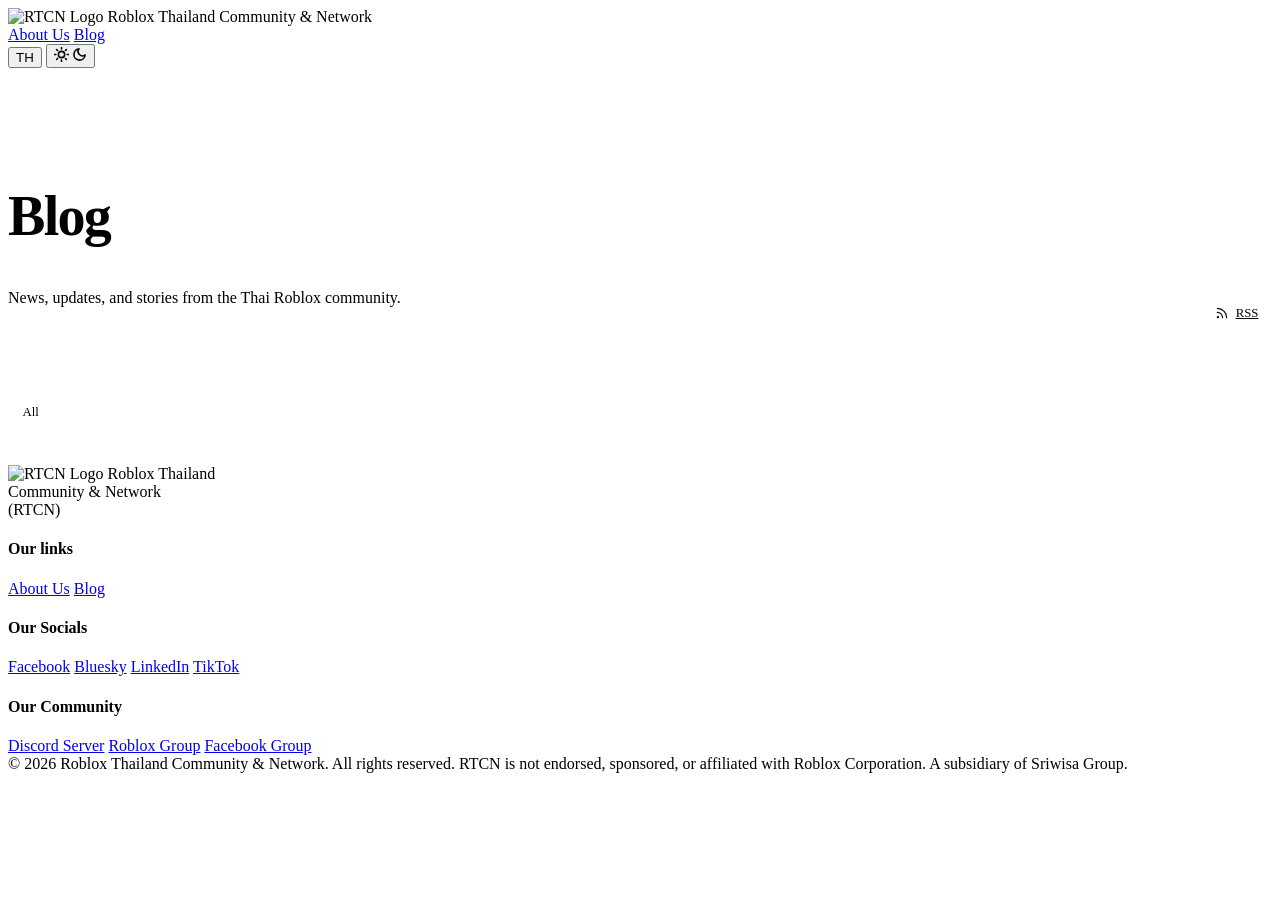
==== blog/index.html @ 4c782b24 "Adding a blog to the site Added RSS feeds, blog sections, blog posts, templates, and blog building w" ====
<!DOCTYPE html>
<html lang="en" data-theme="dark">
<head>
    <meta charset="UTF-8">
    <meta name="viewport" content="width=device-width, initial-scale=1.0">
    <meta name="darkreader-lock">
    <meta name="color-scheme" content="dark light">
    <meta name="robots" content="index, follow">
    <meta name="referrer" content="no-referrer">

    <!-- Theme flash prevention — must run synchronously before render -->
    <script>
        (function () {
            var saved = localStorage.getItem('theme');
            var prefersDark = window.matchMedia('(prefers-color-scheme: dark)').matches;
            document.documentElement.dataset.theme = saved || (prefersDark ? 'dark' : 'light');
        })();
    </script>

    <link rel="icon" type="image/png" sizes="32x32" href="/favicon-32x32.png">
    <link rel="apple-touch-icon" sizes="180x180" href="/favicon-180x180.png">

    <!-- Hreflang -->
    <link rel="alternate" hreflang="en" href="https://www.robloxthailand.com/blog/">
    <link rel="alternate" hreflang="th" href="https://www.robloxthailand.com/blog/">
    <link rel="alternate" hreflang="x-default" href="https://www.robloxthailand.com/blog/">

    <!-- RSS autodiscovery -->
    <link rel="alternate" type="application/rss+xml" title="RTCN Blog" href="/blog/feed.xml">

    <title>Blog | Roblox Thailand Community & Network</title>
    <meta name="title" content="Blog | RTCN">
    <meta name="description" content="News, updates, and stories from Roblox Thailand Community & Network. Community highlights, event recaps, and platform news.">
    <meta name="author" content="RTCN">
    <meta name="theme-color" content="#966fc3">

    <meta property="og:type" content="website">
    <meta property="og:url" content="https://www.robloxthailand.com/blog/">
    <meta property="og:title" content="Blog | RTCN">
    <meta property="og:description" content="News, updates, and stories from Roblox Thailand Community & Network.">
    <meta property="og:image" content="https://www.robloxthailand.com/RTCN_banner.webp">
    <meta property="og:locale" content="en_US">

    <meta name="twitter:card" content="summary_large_image">
    <meta name="twitter:url" content="https://www.robloxthailand.com/blog/">
    <meta name="twitter:title" content="Blog | RTCN">
    <meta name="twitter:description" content="News, updates, and stories from Roblox Thailand Community & Network.">
    <meta name="twitter:image" content="https://www.robloxthailand.com/RTCN_banner.webp">

    <!-- Schema.org: Blog -->
    <script type="application/ld+json">
    {
        "@context": "https://schema.org",
        "@type": "Blog",
        "name": "RTCN Blog",
        "url": "https://www.robloxthailand.com/blog/",
        "description": "News, updates, and stories from Roblox Thailand Community & Network.",
        "publisher": {
            "@type": "Organization",
            "name": "Roblox Thailand Community & Network",
            "logo": {
                "@type": "ImageObject",
                "url": "https://www.robloxthailand.com/RTCN_logo.webp"
            }
        }
    }
    </script>

    <link rel="preconnect" href="https://fonts.googleapis.com">
    <link rel="preconnect" href="https://fonts.gstatic.com" crossorigin>
    <link href="https://fonts.googleapis.com/css2?family=DM+Sans:opsz,wght@9..40,400;9..40,500;9..40,600&family=Sarabun:wght@400;500;600&display=swap" rel="stylesheet">

    <link rel="stylesheet" href="/css/style.css">
    <link rel="stylesheet" href="/css/blog.css">
</head>
<body>

    <header class="nav-wrapper" id="navbar">
        <nav class="nav container" aria-label="Main navigation">
            <div class="nav-brand">
                <img src="/RTCN_logo.webp" alt="RTCN Logo" width="32" height="32">
                <span>Roblox Thailand Community & Network</span>
            </div>
            <div class="nav-links">
                <a href="/" class="btn-link" data-i18n="nav-about">About Us</a>
                <a href="/blog/" class="btn-link" aria-current="page" data-i18n="nav-blog">Blog</a>
            </div>
            <div class="nav-controls">
                <button class="btn-link lang-btn" id="langToggle" aria-label="Switch to Thai language">TH</button>
                <button class="btn-link theme-btn" id="themeToggle" aria-label="Switch to light mode">
                    <svg class="icon-sun" xmlns="http://www.w3.org/2000/svg" width="15" height="15" fill="none" stroke="currentColor" stroke-linecap="round" stroke-linejoin="round" stroke-width="2.5" aria-hidden="true" viewBox="0 0 24 24"><circle cx="12" cy="12" r="5"/><path d="M12 1v2m0 18v2M4.22 4.22l1.42 1.42m12.72 12.72 1.42 1.42M1 12h2m18 0h2M4.22 19.78l1.42-1.42M18.36 5.64l1.42-1.42"/></svg>
                    <svg class="icon-moon" xmlns="http://www.w3.org/2000/svg" width="15" height="15" fill="none" stroke="currentColor" stroke-linecap="round" stroke-linejoin="round" stroke-width="2.5" aria-hidden="true" viewBox="0 0 24 24"><path d="M21 12.79A9 9 0 1 1 11.21 3 7 7 0 0 0 21 12.79"/></svg>
                </button>
            </div>
        </nav>
    </header>

    <main>
        <div class="blog-header container">
            <div class="blog-header-inner">
                <div>
                    <h1 data-i18n="nav-blog">Our Blog</h1>
                    <p data-i18n="blog-subtitle">News, updates, and stories from us and the Thai Roblox community.</p>
                </div>
                <a href="/blog/feed.xml" class="rss-link" aria-label="Subscribe via RSS feed">
                    <!-- RSS icon -->
                    <svg xmlns="http://www.w3.org/2000/svg" width="14" height="14" fill="none" stroke="currentColor" stroke-linecap="round" stroke-linejoin="round" stroke-width="2" aria-hidden="true" viewBox="0 0 24 24"><path d="M4 11a9 9 0 0 1 9 9M4 4a16 16 0 0 1 16 16"/><circle cx="5" cy="19" r="1"/></svg>
                    RSS
                </a>
            </div>
        </div>

        <div class="container">
            <!-- Tag filter pills — populated by blog.js -->
            <div class="tag-filters" id="tagFilters" role="group" aria-label="Filter posts by tag"></div>

            <!-- Post list — populated by blog.js -->
            <ul class="posts-list" id="postsList" aria-live="polite" aria-label="Blog posts"></ul>

            <p class="no-results" id="noResults" hidden data-i18n="no-results">No posts match this tag.</p>
        </div>
    </main>

    <!-- FOOTER -->
    <footer class="container">
        <div class="footer-grid">
            <div class="footer-brand">
                <div class="footer-logo-row">
                    <img src="/RTCN_logo.webp" alt="RTCN Logo" width="40" height="40" loading="lazy" decoding="async">
                    <span>Roblox Thailand<br>Community & Network<br>(RTCN)</span>
                </div>
            </div>

            <div class="footer-col">
                <h4 data-i18n="footer-links">Our links</h4>
                <div class="footer-links">
                    <a href="/" data-i18n="footer-about">About Us</a>
                    <a href="/blog/" data-i18n="nav-blog">Blog</a>
                </div>
            </div>

            <div class="footer-col">
                <h4 data-i18n="footer-socials">Our Socials</h4>
                <div class="footer-links">
                    <a href="https://www.facebook.com/robloxthailandcommunity" target="_blank" rel="noopener noreferrer">Facebook</a>
                    <a href="https://bsky.app/profile/robloxthailand.com" target="_blank" rel="noopener noreferrer">Bluesky</a>
                    <a href="https://www.linkedin.com/company/roblox-thailand-community-network" target="_blank" rel="noopener noreferrer">LinkedIn</a>
                    <a href="https://www.tiktok.com/@robloxthailandcommunity" target="_blank" rel="noopener noreferrer">TikTok</a>
                </div>
            </div>

            <div class="footer-col">
                <h4 data-i18n="footer-community">Our Community</h4>
                <div class="footer-links">
                    <a href="https://www.discord.com/invite/UyXRhEEZPa" target="_blank" rel="noopener noreferrer">Discord Server</a>
                    <a href="https://www.roblox.com/communities/35097690" target="_blank" rel="noopener noreferrer">Roblox Group</a>
                    <a href="https://www.facebook.com/groups/robloxstudiothailand" target="_blank" rel="noopener noreferrer">Facebook Group</a>
                </div>
            </div>
        </div>

        <div class="footer-bottom">
            <span>&copy; <span id="year"></span> Roblox Thailand Community & Network. <span data-i18n="footer-copyright">All rights reserved.</span> RTCN is not endorsed, sponsored, or affiliated with Roblox Corporation.</span>
            <span data-i18n="footer-org">A subsidiary of Sriwisa Group.</span>
        </div>
    </footer>

    <script src="/js/blog.js" defer></script>

</body>
</html>
---- css/blog.css ----
/* ==========================================================================
    BLOG — css/blog.css
    Loaded after /css/style.css on all blog pages.
    style.css provides: CSS variables, nav, footer, utility classes.
    This file provides: blog listing, blog post prose, tag filters.
 ========================================================================== */

/* ==========================================================================
    BLOG INDEX — Listing page
 ========================================================================== */

.blog-header {
    padding: 5rem 0 3rem;
    border-bottom: 1px solid var(--border);
    margin-bottom: 0;
}

.blog-header-inner {
    display: flex;
    align-items: flex-end;
    justify-content: space-between;
    gap: 1.5rem;
    flex-wrap: wrap;
}

.blog-header h1 {
    font-size: clamp(2.25rem, 5vw, 3.5rem);
    font-weight: 600;
    letter-spacing: -0.03em;
    line-height: 1.1;
}

.blog-header p {
    max-width: 480px;
    font-size: 1rem;
    color: var(--fg-muted);
    margin-top: 0.75rem;
    line-height: 1.65;
}

.rss-link {
    display: inline-flex;
    align-items: center;
    gap: 0.4rem;
    font-size: 0.8rem;
    color: var(--fg-dim);
    border: 1px solid var(--border);
    border-radius: var(--radius-full);
    padding: 0.4rem 0.85rem;
    white-space: nowrap;
    transition: color var(--transition-fast), border-color var(--transition-fast);
    flex-shrink: 0;
}

.rss-link:hover {
    color: var(--fg);
    border-color: var(--border-hover);
}

/* Tag filter pills */
.tag-filters {
    display: flex;
    gap: 0.5rem;
    padding: 1.5rem 0;
    overflow-x: auto;
    scrollbar-width: none;
    border-bottom: 1px solid var(--border);
    /* Fade out trailing edge on mobile */
    mask-image: linear-gradient(to right, black 85%, transparent 100%);
    -webkit-mask-image: linear-gradient(to right, black 85%, transparent 100%);
}

.tag-filters::-webkit-scrollbar {
    display: none;
}

.tag-btn {
    padding: 0.35rem 0.9rem;
    border-radius: var(--radius-full);
    font-size: 0.8rem;
    font-family: inherit;
    border: 1px solid var(--border);
    color: var(--fg-muted);
    background: transparent;
    cursor: pointer;
    white-space: nowrap;
    flex-shrink: 0;
    transition: color var(--transition-fast), background var(--transition-fast), border-color var(--transition-fast);
    text-transform: capitalize;
}

.tag-btn:hover {
    color: var(--fg);
    border-color: var(--border-hover);
}

.tag-btn[aria-pressed="true"] {
    color: var(--bg);
    background: var(--fg);
    border-color: var(--fg);
}

/* Posts list */
.posts-list {
    list-style: none;
}

.post-item {
    display: grid;
    grid-template-columns: 120px 1fr;
    gap: 2rem;
    padding: 2.5rem 0;
    border-bottom: 1px solid var(--border);
    align-items: start;
    transition: opacity var(--transition-fast);
}

.post-item[hidden] {
    display: none;
}

.post-date {
    font-size: 0.8rem;
    color: var(--fg-dim);
    padding-top: 0.25rem;
    font-variant-numeric: tabular-nums;
    white-space: nowrap;
}

.post-body {
    display: flex;
    flex-direction: column;
    gap: 0.75rem;
}

.post-link {
    display: block;
    color: var(--fg);
    font-size: 1.1rem;
    font-weight: 500;
    line-height: 1.3;
    letter-spacing: -0.01em;
    transition: color var(--transition-fast);
}

.post-link:hover {
    color: var(--fg-muted);
}

.post-excerpt {
    font-size: 0.9rem;
    color: var(--fg-muted);
    line-height: 1.65;
    /* Clamp to 3 lines */
    display: -webkit-box;
    -webkit-line-clamp: 3;
    -webkit-box-orient: vertical;
    overflow: hidden;
}

.post-footer-meta {
    display: flex;
    align-items: center;
    gap: 0.5rem;
    flex-wrap: wrap;
    font-size: 0.78rem;
    color: var(--fg-dim);
    margin-top: 0.25rem;
}

.post-footer-meta .sep {
    opacity: 0.4;
}

.post-tags {
    display: flex;
    gap: 0.35rem;
    flex-wrap: wrap;
}

.post-tag-pill {
    display: inline-block;
    padding: 0.2rem 0.55rem;
    border-radius: var(--radius-full);
    font-size: 0.72rem;
    border: 1px solid var(--border);
    color: var(--fg-dim);
    text-transform: capitalize;
    line-height: 1.4;
}

.no-results {
    padding: 4rem 0;
    text-align: center;
    color: var(--fg-dim);
    font-size: 0.95rem;
}

@media (max-width: 600px) {
    .post-item {
        grid-template-columns: 1fr;
        gap: 0.5rem;
        padding: 2rem 0;
    }
}

/* ==========================================================================
    BLOG POST — Article page
 ========================================================================== */

.post-page {
    padding-top: 3rem;
    padding-bottom: 6rem;
}

/* Reading progress bar — thin line at the very top of the viewport */
.reading-progress {
    position: fixed;
    top: 0;
    left: 0;
    width: 0%;
    height: 2px;
    background: var(--fg);
    z-index: 1001;
    pointer-events: none;
    opacity: 0.6;
    will-change: width;
}

.post-back {
    display: inline-flex;
    align-items: center;
    gap: 0.4rem;
    font-size: 0.85rem;
    color: var(--fg-dim);
    margin-bottom: 2.5rem;
    transition: color var(--transition-fast);
}

.post-back:hover {
    color: var(--fg);
}

.post-header {
    max-width: 680px;
    margin-bottom: 3rem;
}

.post-header-tags {
    display: flex;
    gap: 0.4rem;
    flex-wrap: wrap;
    margin-bottom: 1.25rem;
}

.post-header-tag {
    display: inline-block;
    padding: 0.25rem 0.65rem;
    border-radius: var(--radius-full);
    font-size: 0.75rem;
    border: 1px solid var(--border);
    color: var(--fg-muted);
    text-transform: capitalize;
}

.post-title {
    font-size: clamp(1.9rem, 4.5vw, 2.75rem);
    font-weight: 600;
    letter-spacing: -0.03em;
    line-height: 1.15;
    color: var(--fg);
    margin-bottom: 1.5rem;
}

.post-byline {
    display: flex;
    align-items: center;
    gap: 1rem;
    flex-wrap: wrap;
}

.post-byline-text {
    display: flex;
    flex-direction: column;
    gap: 0.2rem;
}

.post-author-name {
    font-size: 0.9rem;
    font-weight: 500;
    color: var(--fg);
}

.post-author-role {
    font-size: 0.8rem;
    color: var(--fg-dim);
}

.post-meta-row {
    display: flex;
    align-items: center;
    gap: 0.5rem;
    font-size: 0.8rem;
    color: var(--fg-dim);
    margin-top: 1.25rem;
    flex-wrap: wrap;
}

.post-meta-row .sep {
    opacity: 0.4;
}

/* Cover image */
.post-cover {
    width: 100%;
    max-width: 780px;
    aspect-ratio: 16 / 9;
    object-fit: cover;
    border-radius: var(--radius-md);
    border: 1px solid var(--border);
    margin-bottom: 3rem;
    display: block;
}

/* ==========================================================================
    PROSE — Markdown rendered content
    All styles are scoped to .prose so they can't bleed into the nav/footer.
 ========================================================================== */
.prose {
    max-width: 680px;
    font-size: 1.0625rem;
    line-height: 1.8;
    color: var(--fg-muted);
}

.prose h2,
.prose h3,
.prose h4 {
    color: var(--fg);
    letter-spacing: -0.02em;
    margin-top: 2.5rem;
    margin-bottom: 0.75rem;
    line-height: 1.25;
}

.prose h2 { font-size: 1.5rem; font-weight: 600; }
.prose h3 { font-size: 1.2rem; font-weight: 600; }
.prose h4 { font-size: 1rem;   font-weight: 600; }

.prose p {
    margin-bottom: 1.4rem;
    color: var(--fg-muted);
}

.prose a {
    color: var(--fg);
    text-decoration: underline;
    text-underline-offset: 3px;
    text-decoration-color: var(--border-hover);
    transition: text-decoration-color var(--transition-fast);
}

.prose a:hover {
    text-decoration-color: var(--fg-muted);
}

.prose strong {
    color: var(--fg);
    font-weight: 600;
}

.prose em {
    color: var(--fg-muted);
}

.prose ul,
.prose ol {
    padding-left: 1.5rem;
    margin-bottom: 1.4rem;
    display: flex;
    flex-direction: column;
    gap: 0.4rem;
}

.prose ul li::marker { color: var(--fg-dim); }
.prose ol li::marker { color: var(--fg-dim); }

.prose blockquote {
    border-left: 2px solid var(--border-hover);
    padding-left: 1.25rem;
    margin: 1.75rem 0;
    color: var(--fg-dim);
    font-style: italic;
}

.prose blockquote p { color: var(--fg-dim); margin-bottom: 0; }

.prose hr {
    border: none;
    border-top: 1px solid var(--border);
    margin: 2.5rem 0;
}

.prose code {
    font-family: 'Geist Mono', 'SF Mono', 'Fira Code', monospace;
    font-size: 0.85em;
    background: var(--surface);
    border: 1px solid var(--border);
    border-radius: 4px;
    padding: 0.15em 0.4em;
    color: var(--fg);
}

.prose pre {
    background: var(--surface);
    border: 1px solid var(--border);
    border-radius: var(--radius-sm);
    padding: 1.25rem 1.5rem;
    overflow-x: auto;
    margin-bottom: 1.4rem;
    line-height: 1.6;
}

.prose pre code {
    background: none;
    border: none;
    padding: 0;
    font-size: 0.875rem;
}

.prose img {
    width: 100%;
    height: auto;
    border-radius: var(--radius-md);
    border: 1px solid var(--border);
    margin: 1.5rem 0;
    display: block;
}

.prose table {
    width: 100%;
    border-collapse: collapse;
    margin-bottom: 1.4rem;
    font-size: 0.9rem;
}

.prose th,
.prose td {
    text-align: left;
    padding: 0.6rem 1rem;
    border-bottom: 1px solid var(--border);
}

.prose th {
    color: var(--fg);
    font-weight: 600;
}

/* ==========================================================================
    POST FOOTER — prev/next navigation and contact
 ========================================================================== */
.post-nav {
    display: grid;
    grid-template-columns: 1fr 1fr;
    gap: 1rem;
    margin-top: 4rem;
    max-width: 680px;
    padding-top: 2.5rem;
    border-top: 1px solid var(--border);
}

.post-nav-link {
    display: flex;
    flex-direction: column;
    gap: 0.3rem;
    padding: 1.25rem;
    border: 1px solid var(--border);
    border-radius: var(--radius-md);
    transition: border-color var(--transition-fast), background var(--transition-fast);
}

.post-nav-link:hover {
    border-color: var(--border-hover);
    background: var(--surface);
}

.post-nav-link.next { text-align: right; }

.post-nav-label {
    font-size: 0.72rem;
    color: var(--fg-dim);
    text-transform: uppercase;
    letter-spacing: 0.06em;
}

.post-nav-title {
    font-size: 0.9rem;
    color: var(--fg);
    font-weight: 500;
    line-height: 1.35;
}

.post-contact {
    max-width: 680px;
    margin-top: 3rem;
    padding: 2rem;
    background: var(--surface);
    border: 1px solid var(--border);
    border-radius: var(--radius-md);
    display: flex;
    justify-content: space-between;
    align-items: center;
    gap: 1.5rem;
    flex-wrap: wrap;
}

.post-contact p {
    font-size: 0.9rem;
    color: var(--fg-muted);
    margin: 0;
}

.post-contact a {
    font-size: 0.85rem;
    color: var(--fg);
    border: 1px solid var(--border);
    border-radius: var(--radius-full);
    padding: 0.45rem 1rem;
    white-space: nowrap;
    flex-shrink: 0;
    transition: border-color var(--transition-fast), background var(--transition-fast);
}

.post-contact a:hover {
    border-color: var(--border-hover);
    background: var(--surface-hover);
}

/* Loading state while post.js fetches the markdown */
.post-loading {
    display: flex;
    flex-direction: column;
    gap: 0.75rem;
    padding-top: 2rem;
    max-width: 680px;
}

.skeleton {
    background: var(--surface);
    border-radius: 4px;
    animation: shimmer 1.5s ease-in-out infinite;
}

@keyframes shimmer {
    0%, 100% { opacity: 0.4; }
    50%       { opacity: 0.8; }
}

/* Error state */
.post-error {
    padding: 4rem 0;
    color: var(--fg-dim);
    font-size: 0.95rem;
    max-width: 480px;
}

.post-error a {
    color: var(--fg);
    text-decoration: underline;
    text-underline-offset: 3px;
}

@media (max-width: 600px) {
    .post-nav {
        grid-template-columns: 1fr;
    }

    .post-nav-link.next {
        text-align: left;
    }
}

/* ==========================================================================
    REDUCE MOTION
 ========================================================================== */
@media (prefers-reduced-motion: reduce) {
    .reading-progress { transition: none; }
    .skeleton         { animation: none; opacity: 0.5; }
}
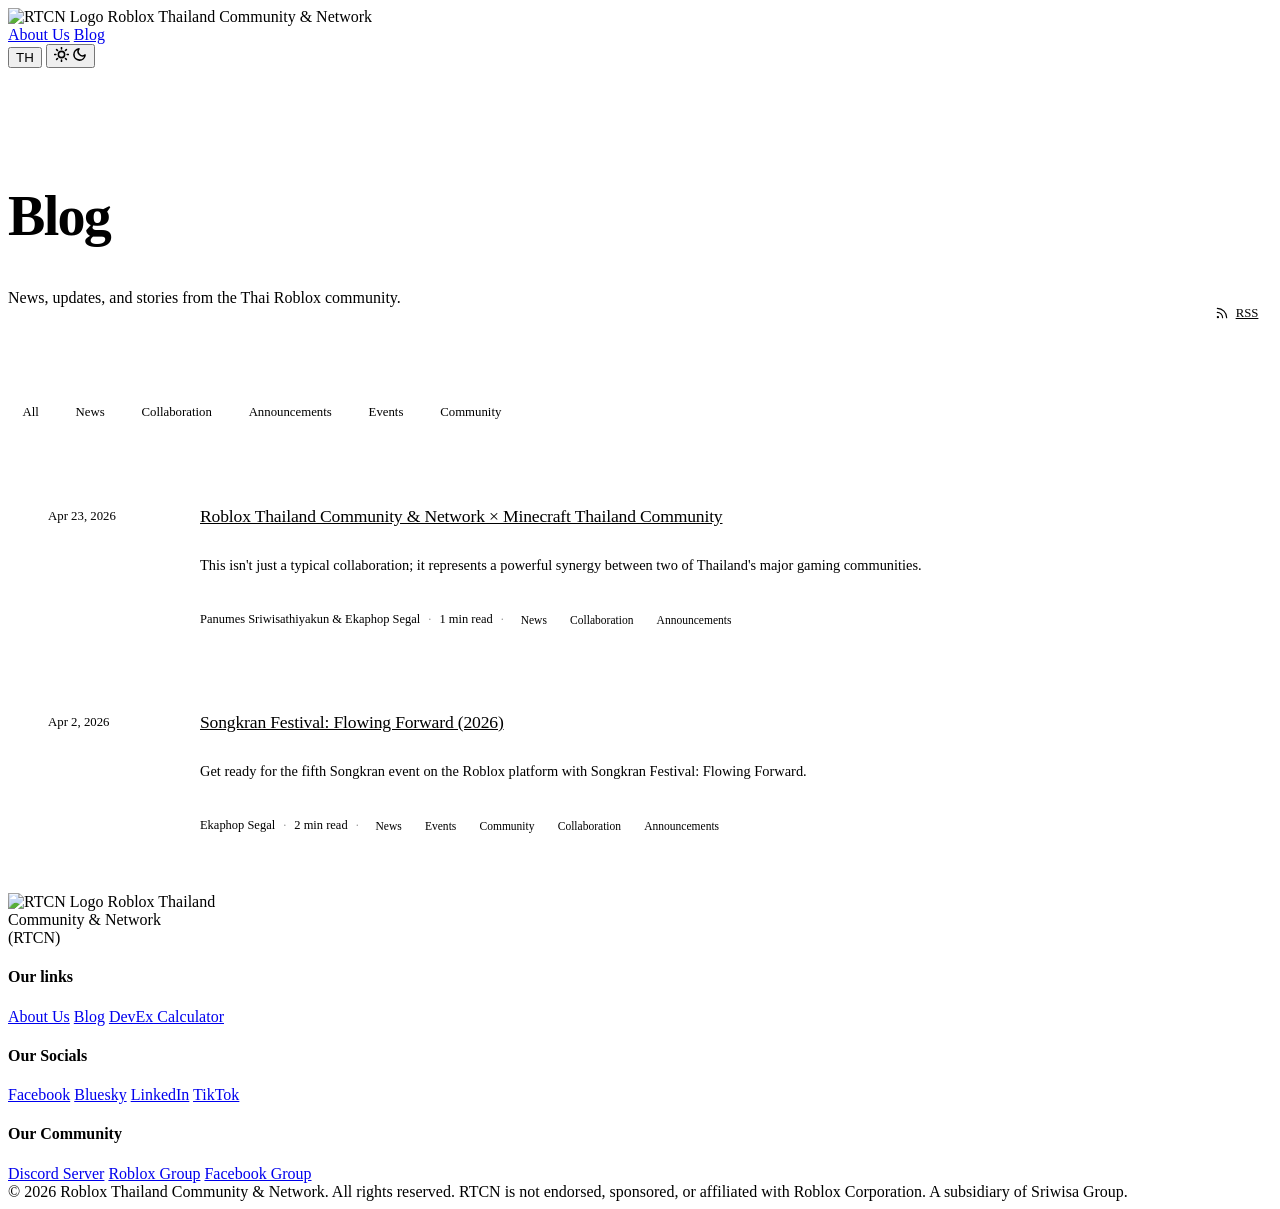
==== commit c324e7fb: "Site changes and DevEx additions" ====
--- a/blog/index.html
+++ b/blog/index.html
@@ -33,6 +33,7 @@
     <meta name="description" content="News, updates, and stories from Roblox Thailand Community & Network. Community highlights, event recaps, and platform news.">
     <meta name="author" content="RTCN">
     <meta name="theme-color" content="#966fc3">
+    <meta name="google-site-verification" content="T0a899HAQ4irJz40z7Z8vSlwVx0y3CXdc9K-9JzOXnI" />
 
     <meta property="og:type" content="website">
     <meta property="og:url" content="https://www.robloxthailand.com/blog/">
@@ -136,6 +137,7 @@
                 <div class="footer-links">
                     <a href="/" data-i18n="footer-about">About Us</a>
                     <a href="/blog/" data-i18n="nav-blog">Blog</a>
+                    <a href="/devex.html" data-i18n="footer-dev">DevEx Calculator</a>
                 </div>
             </div>
 
@@ -168,4 +170,4 @@
     <script src="/js/blog.js" defer></script>
 
 </body>
-</html>+</html>
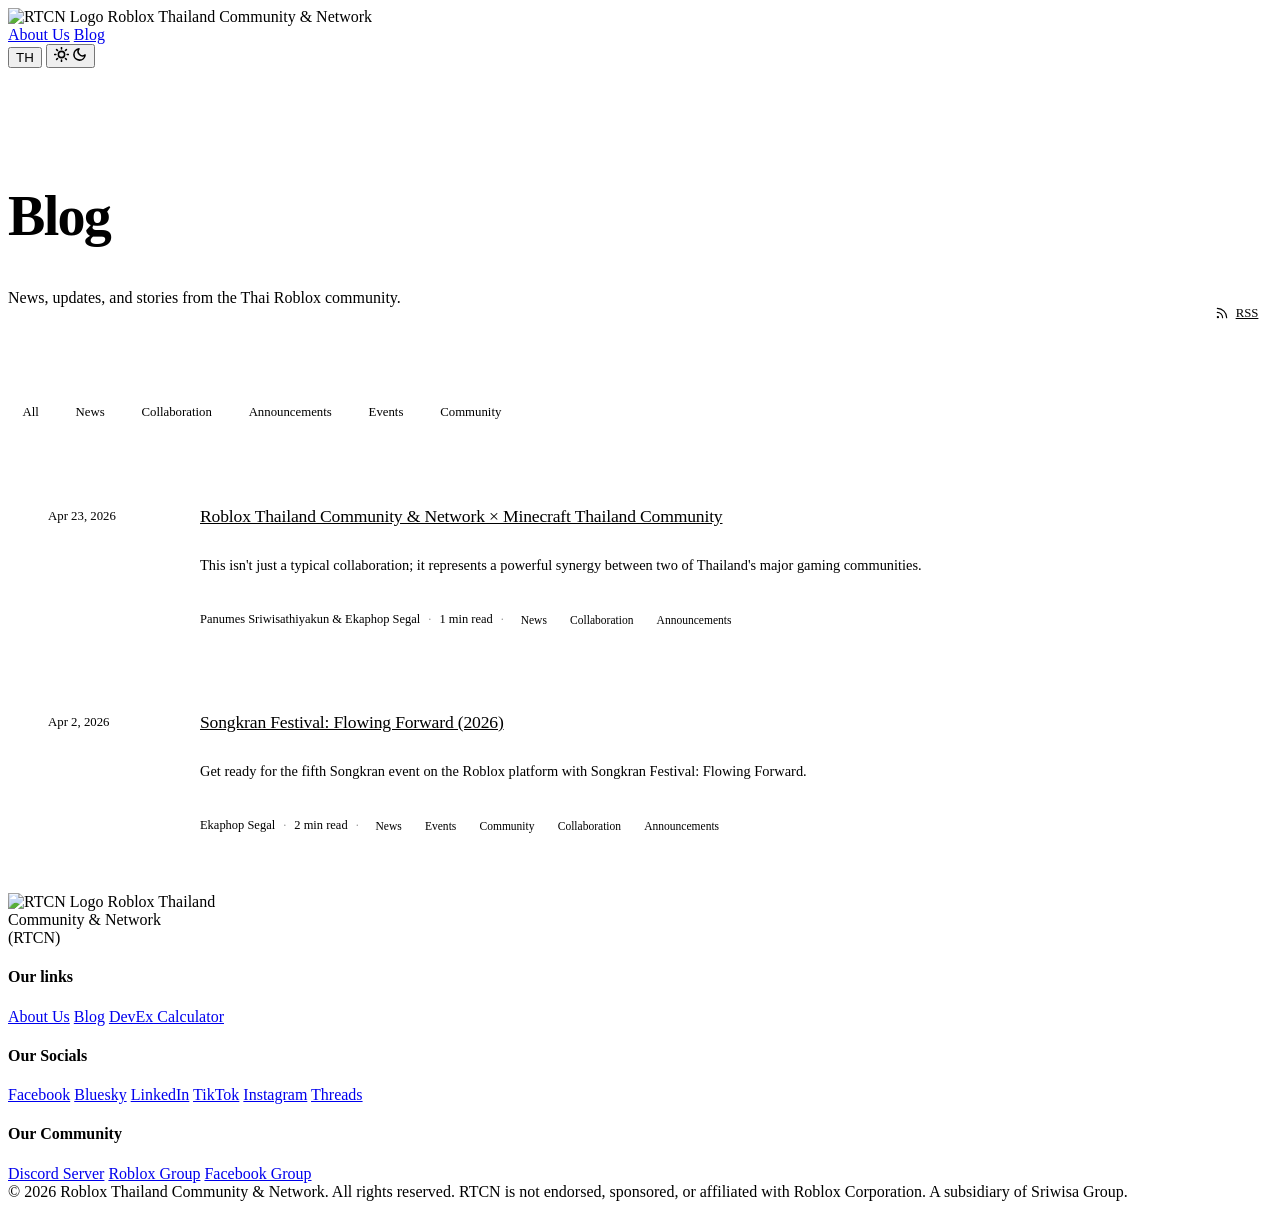
==== commit 4e950c3d: "Updated website with new social links and collaboration - Added new collaboration icon - Added new s" ====
--- a/blog/index.html
+++ b/blog/index.html
@@ -148,6 +148,8 @@
                     <a href="https://bsky.app/profile/robloxthailand.com" target="_blank" rel="noopener noreferrer">Bluesky</a>
                     <a href="https://www.linkedin.com/company/roblox-thailand-community-network" target="_blank" rel="noopener noreferrer">LinkedIn</a>
                     <a href="https://www.tiktok.com/@robloxthailandcommunity" target="_blank" rel="noopener noreferrer">TikTok</a>
+                    <a href="https://www.instagram.com/robloxthailandcommunity" target="_blank" rel="noopener noreferrer">Instagram</a>
+                    <a href="https://www.threads.com/@robloxthailandcommunity" target="_blank" rel="noopener noreferrer">Threads</a>
                 </div>
             </div>
 
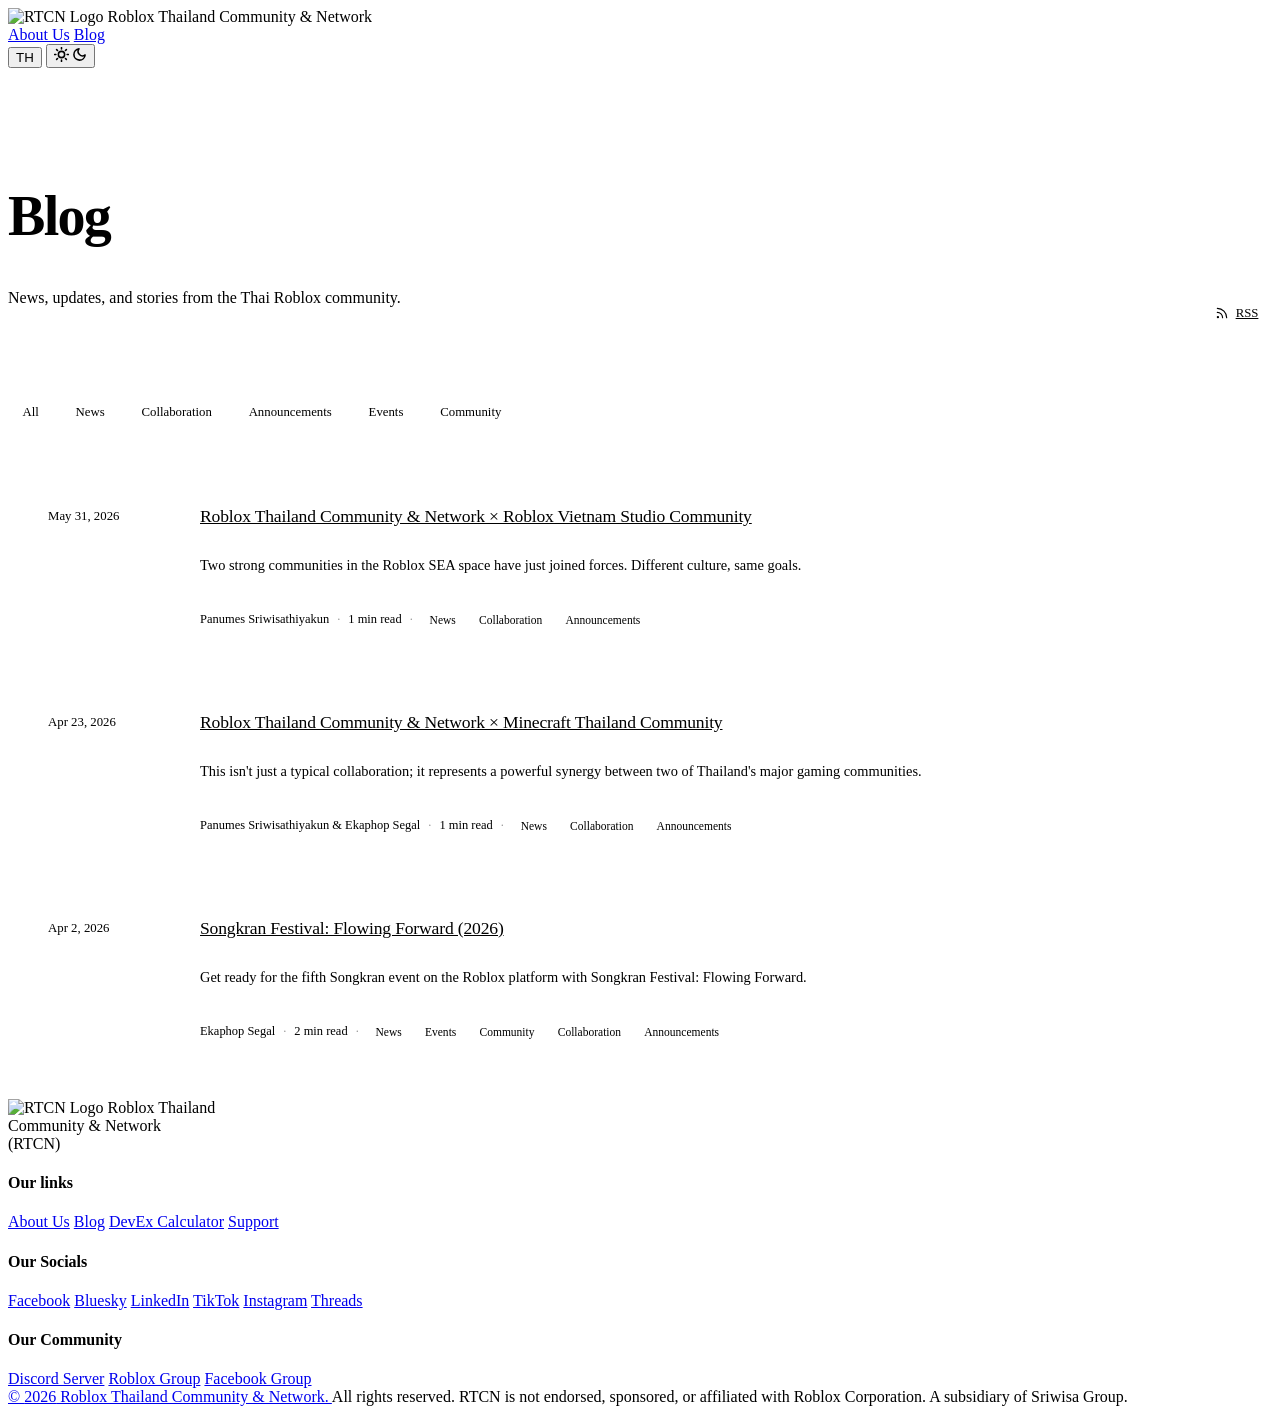
==== commit c00d9757: "DMCA addition" ====
--- a/blog/index.html
+++ b/blog/index.html
@@ -138,6 +138,7 @@
                     <a href="/" data-i18n="footer-about">About Us</a>
                     <a href="/blog/" data-i18n="nav-blog">Blog</a>
                     <a href="/devex.html" data-i18n="footer-dev">DevEx Calculator</a>
+                    <a href="https://donate.robloxthailand.com/roblox" data-i18n="footer-donate">Support Us</a>
                 </div>
             </div>
 
@@ -164,7 +165,7 @@
         </div>
 
         <div class="footer-bottom">
-            <span>&copy; <span id="year"></span> Roblox Thailand Community & Network. <span data-i18n="footer-copyright">All rights reserved.</span> RTCN is not endorsed, sponsored, or affiliated with Roblox Corporation.</span>
+            <span><a href="https://www.dmca.com/Protection/Status.aspx?ID=2a9f81b4-9181-4334-9cfa-f34ccc3b94a5&refurl=https://www.robloxthailand.com/blog"> &copy; <span id="year"></span> Roblox Thailand Community & Network. </a> <span data-i18n="footer-copyright">All rights reserved.</span> RTCN is not endorsed, sponsored, or affiliated with Roblox Corporation.</span>
             <span data-i18n="footer-org">A subsidiary of Sriwisa Group.</span>
         </div>
     </footer>
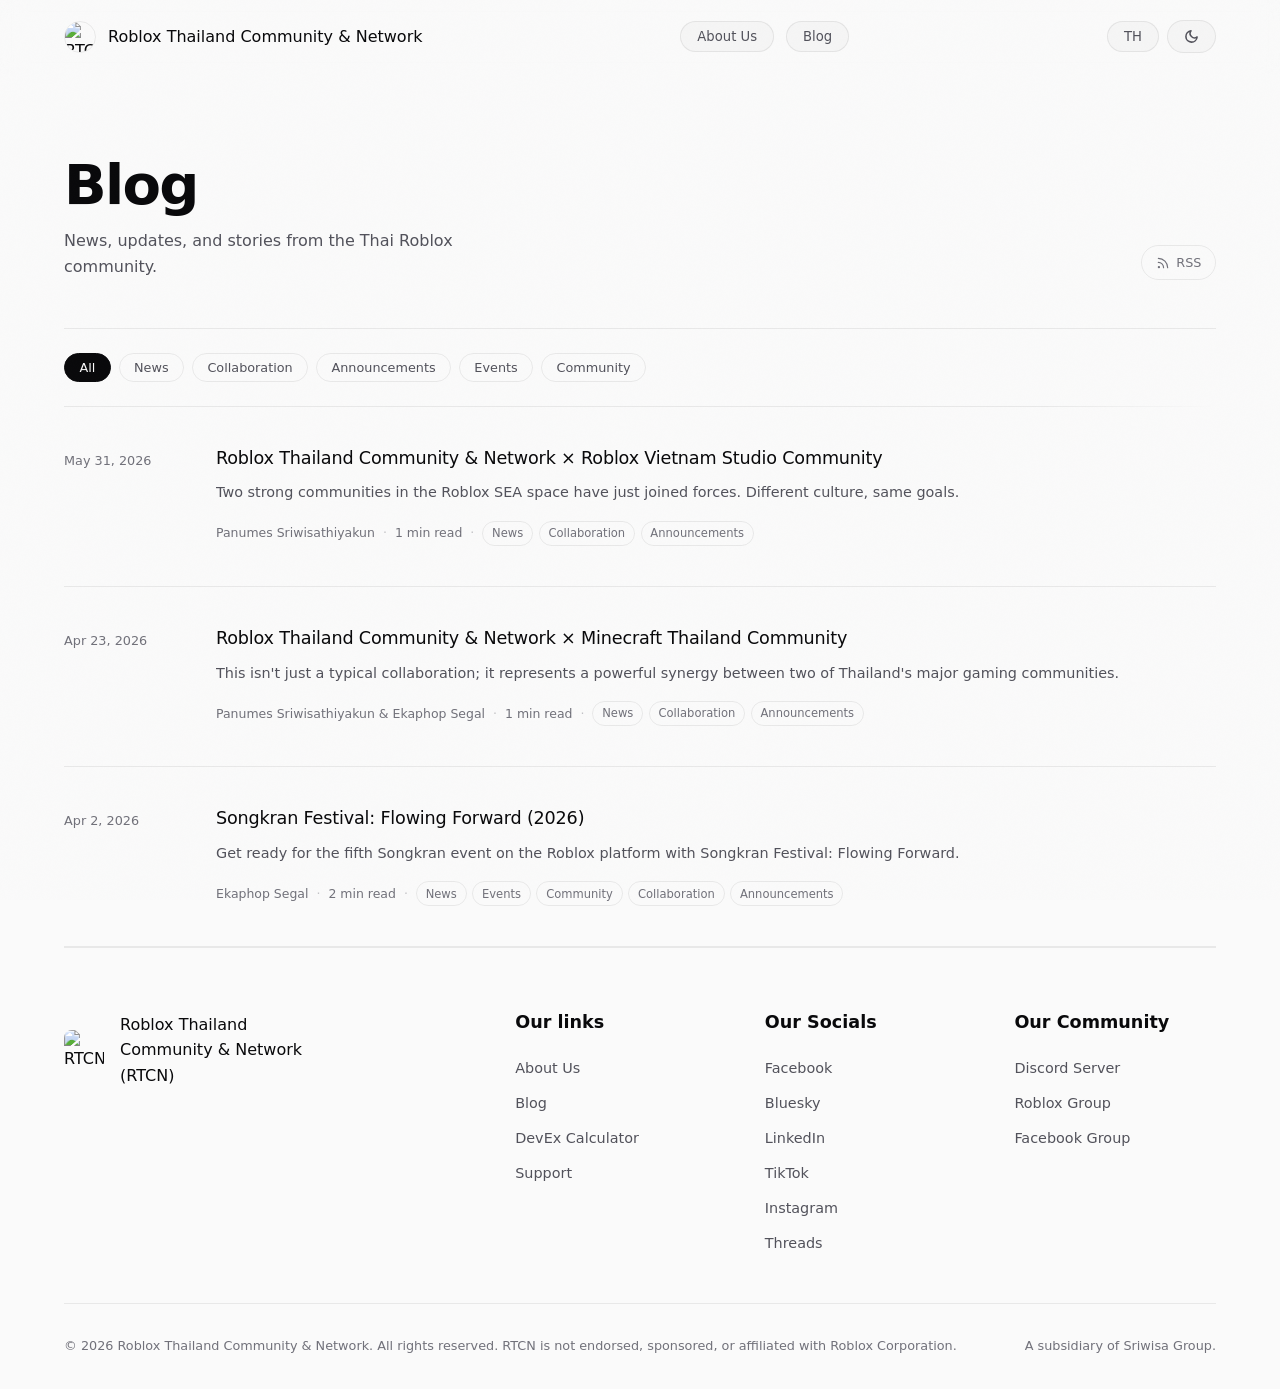
==== commit 8f8c053f: "Image quality upgrade and link changing - Changing team members image icons - Changing blog link to " ====
--- a/blog/index.html
+++ b/blog/index.html
@@ -136,7 +136,7 @@
                 <h4 data-i18n="footer-links">Our links</h4>
                 <div class="footer-links">
                     <a href="/" data-i18n="footer-about">About Us</a>
-                    <a href="/blog/" data-i18n="nav-blog">Blog</a>
+                    <a href="https://robloxthailand.substack.com?utm_source=rtcnsite&utm_medium=web" data-i18n="nav-blog">Blog</a>
                     <a href="/devex.html" data-i18n="footer-dev">DevEx Calculator</a>
                     <a href="https://donate.robloxthailand.com/roblox" data-i18n="footer-donate">Support Us</a>
                 </div>
--- a/css/style.css
+++ b/css/style.css
@@ -0,0 +1,890 @@
+:root {
+    /* Color Palette — Dark Mode (default) */
+    --bg: #09090b;
+    --surface: #18181b;
+    --surface-hover: #27272a;
+    --fg: #fafafa;
+    --fg-muted: #a1a1aa;
+    --fg-dim: #71717a;
+    --border: #ffffff14;
+    --border-hover: #ffffff2e;
+    --accent: #ffffff;
+    --nav-bg: rgba(9, 9, 11, 0.85);
+    
+    /* Sizing & Spacing */
+    --max-width: 1200px;
+    --radius-sm: 8px;
+    --radius-md: 16px;
+    --radius-lg: 24px;
+    --radius-full: 9999px;
+    
+    /* Transitions */
+    --transition-fast: 0.2s ease;
+    --transition-base: 0.3s ease;
+}
+
+/* ==========================================================================
+    LIGHT MODE
+    To add more light-mode overrides, just add them here under [data-theme="light"]
+ ========================================================================== */
+[data-theme="light"] {
+    --bg: #fafafa;
+    --surface: #f4f4f5;
+    --surface-hover: #e4e4e7;
+    --fg: #09090b;
+    --fg-muted: #52525b;
+    --fg-dim: #71717a;
+    --border: #00000012;
+    --border-hover: #00000022;
+    --accent: #09090b;
+    --nav-bg: rgba(250, 250, 250, 0.85);
+}
+
+* {
+    box-sizing: border-box;
+    margin: 0;
+    padding: 0;
+}
+
+body {
+    background-color: var(--bg);
+    color: var(--fg);
+    font-family: 'Prompt', -apple-system, BlinkMacSystemFont, system-ui, sans-serif;
+    min-height: 100vh;
+    display: flex;
+    flex-direction: column;
+    overflow-x: hidden;
+    -webkit-font-smoothing: antialiased;
+    line-height: 1.6;
+    /* Smooth transition when toggling themes */
+    transition: background-color var(--transition-base), color var(--transition-base);
+}
+
+/* Grain Effect Overlay for that premium texture */
+body::after {
+    content: "";
+    pointer-events: none;
+    opacity: 0.035;
+    z-index: 9999;
+    background-image: url("data:image/svg+xml,%3Csvg viewBox='0 0 256 256' xmlns='http://www.w3.org/2000/svg'%3E%3Cfilter id='n'%3E%3CfeTurbulence type='fractalNoise' baseFrequency='0.9' numOctaves='4' stitchTiles='stitch'/%3E%3C/filter%3E%3Crect width='100%25' height='100%25' filter='url(%23n)'/%3E%3C/svg%3E");
+    background-repeat: repeat;
+    background-size: 256px 256px;
+    position: fixed;
+    inset: 0;
+}
+
+/* Reduce grain opacity in light mode so it doesn't feel gritty */
+[data-theme="light"] body::after {
+    opacity: 0.015;
+}
+
+/* Utility Classes */
+.container {
+    width: min(90vw, var(--max-width));
+    margin: 0 auto;
+}
+
+.section-padding {
+    padding: 6rem 0;
+}
+
+.text-center { text-align: center; }
+
+.section-title {
+    font-size: clamp(2rem, 4vw, 2.5rem);
+    font-weight: 600;
+    letter-spacing: -0.02em;
+    margin-bottom: 3rem;
+}
+
+/* Typography */
+h1, h2, h3, h4 { line-height: 1.2; }
+p { color: var(--fg-muted); }
+a { color: inherit; text-decoration: none; }
+img { max-width: 100%; height: auto; display: block; }
+
+/* ==========================================================================
+    NAVIGATION
+    FIX: .nav-wrapper is now the sticky, full-width element with the background.
+    .nav (inside .container) handles the inner layout only.
+ ========================================================================== */
+.nav-wrapper {
+    position: sticky;
+    top: 0;
+    z-index: 1000;
+    background: var(--nav-bg);
+    backdrop-filter: blur(12px);
+    -webkit-backdrop-filter: blur(12px);
+    border-bottom: 1px solid transparent;
+    transition: border-color var(--transition-base), background-color var(--transition-base);
+}
+
+.nav-wrapper.scrolled {
+    border-bottom-color: var(--border);
+}
+
+.nav {
+    padding: 1.25rem 0;
+    display: flex;
+    justify-content: space-between;
+    align-items: center;
+    flex-wrap: wrap;
+    gap: 1rem;
+}
+
+.nav-brand {
+    display: flex;
+    align-items: center;
+    gap: 0.75rem;
+    font-weight: 500;
+}
+
+.nav-brand img {
+    width: 32px;
+    height: 32px;
+    border-radius: 50%;
+    border: 1px solid var(--border);
+}
+
+.nav-links {
+    display: flex;
+    gap: 0.75rem;
+    flex-wrap: wrap;
+    justify-content: center;
+}
+
+/* Theme & language toggle buttons sit together on the right */
+.nav-controls {
+    display: flex;
+    gap: 0.5rem;
+    align-items: center;
+    flex-shrink: 0;
+}
+
+/* Shared style for all nav pill buttons (links, lang, theme) */
+.btn-link {
+    display: inline-flex;
+    align-items: center;
+    justify-content: center;
+    gap: 0.35rem;
+    padding: 0.5rem 1rem;
+    border-radius: var(--radius-full);
+    font-size: 0.825rem;
+    font-family: inherit;
+    border: 1px solid var(--border);
+    color: var(--fg-muted);
+    background: rgba(128, 128, 128, 0.05);
+    cursor: pointer;
+    white-space: nowrap;
+    transition: color var(--transition-fast), background var(--transition-fast), border-color var(--transition-fast);
+    line-height: 1;
+}
+
+.btn-link:hover {
+    color: var(--fg);
+    background: rgba(128, 128, 128, 0.1);
+    border-color: var(--fg-muted);
+}
+
+/* Theme toggle: show sun in dark mode, moon in light mode */
+.theme-btn .icon-moon { display: none; }
+.theme-btn .icon-sun  { display: block; }
+
+[data-theme="light"] .theme-btn .icon-sun  { display: none; }
+[data-theme="light"] .theme-btn .icon-moon { display: block; }
+
+@media (max-width: 768px) {
+    .nav {
+        padding: 1rem 0;
+        gap: 0.75rem;
+    }
+
+    /* On mobile: brand left, controls right, links take full row below */
+    .nav-brand {
+        flex: 1;
+    }
+
+    .nav-brand span {
+        font-size: 0.9rem;
+    }
+
+    .nav-links {
+        width: 100%;
+        order: 3;
+    }
+
+    .nav-controls {
+        order: 2;
+    }
+}
+
+/* ==========================================================================
+    HERO SECTION
+========================================================================== */
+.hero {
+    padding-top: 10vh;
+    text-align: center;
+    display: flex;
+    flex-direction: column;
+    align-items: center;
+    gap: 3rem;
+}
+
+.hero-title {
+    font-size: clamp(2.5rem, 6vw, 4.5rem);
+    font-weight: 500;
+    letter-spacing: -0.035em;
+    max-width: 900px;
+    animation: fadeUp 1s ease-out forwards;
+}
+
+.hero-image-wrap {
+    width: 100%;
+    border: 1px solid var(--border);
+    border-radius: var(--radius-lg);
+    overflow: hidden;
+    background: var(--surface);
+    box-shadow: 0 40px 100px -20px rgba(0,0,0,0.5);
+    /* Smooth fade out at the bottom like the prototype */
+    mask-image: linear-gradient(to bottom, black 80%, transparent 100%);
+    -webkit-mask-image: linear-gradient(to bottom, black 80%, transparent 100%);
+    animation: fadeUp 1.2s cubic-bezier(0.16, 1, 0.3, 1) forwards;
+    opacity: 0;
+    animation-delay: 0.2s;
+}
+
+.hero-image-wrap img {
+    width: 100%;
+    aspect-ratio: 16 / 9;
+    object-fit: cover;
+}
+
+/* ==========================================================================
+    COLLABORATED WITH (INFINITE TICKER)
+    FIX: Items are now grouped in .ticker-set. JS clones the set for the loop.
+    Padding-right on .ticker-set acts as the trailing gap so -50% lands perfectly.
+ ========================================================================== */
+.collab-section {
+    padding: 4rem 0;
+    border-bottom: 1px solid var(--border);
+}
+
+.collab-title {
+    text-align: center;
+    font-size: 1rem;
+    color: var(--fg-dim);
+    margin-bottom: 2rem;
+    text-transform: uppercase;
+    letter-spacing: 0.05em;
+}
+
+.ticker-wrapper {
+    overflow: hidden;
+    display: flex;
+    mask-image: linear-gradient(to right, transparent, black 15%, black 85%, transparent);
+    -webkit-mask-image: linear-gradient(to right, transparent, black 15%, black 85%, transparent);
+}
+
+.ticker-track {
+    display: flex;
+    align-items: center;
+    animation: scrollTicker 40s linear infinite;
+    will-change: transform;
+}
+
+.ticker-track:hover {
+    animation-play-state: paused;
+}
+
+/* Each set is a self-contained flex row with a trailing gap for seamless looping */
+.ticker-set {
+    display: flex;
+    gap: 4rem;
+    align-items: center;
+    padding-right: 4rem; /* This trailing space makes both sets equal width, so translateX(-50%) is pixel-perfect */
+    flex-shrink: 0;
+}
+
+.ticker-item {
+    flex-shrink: 0;
+}
+
+/* EASY SWAP: Adjust height to fit your logo aspect ratios */
+.ticker-item img {
+    height: 40px;
+    width: auto;
+    opacity: 0.6;
+    filter: grayscale(1);
+    transition: opacity var(--transition-base), filter var(--transition-base);
+}
+
+.ticker-item img:hover {
+    opacity: 1;
+    filter: grayscale(0);
+}
+
+@keyframes scrollTicker {
+    from { transform: translateX(0); }
+    to   { transform: translateX(-50%); } /* Scrolls exactly one set width */
+}
+
+/* ==========================================================================
+    WHO ARE WE
+========================================================================== */
+.who-we-are-grid {
+    display: grid;
+    grid-template-columns: 1fr;
+    gap: 3rem;
+    align-items: center;
+}
+
+@media (min-width: 768px) {
+    .who-we-are-grid {
+        grid-template-columns: 1fr 1fr;
+    }
+}
+
+.who-image {
+    width: 100%;
+    aspect-ratio: 4/3;
+    background: var(--surface);
+    border-radius: var(--radius-md);
+    border: 1px solid var(--border);
+    object-fit: cover;
+}
+
+/* ==========================================================================
+    OUR DATA SHOWS — Editorial stats panel (Roblox-inspired)
+    Background uses --surface for a distinct panel feel.
+    Numbers animate in staggered via reveal + nth-child transition-delay.
+ ========================================================================== */
+.stats-section {
+    background: var(--surface);
+    border-top: 1px solid var(--border);
+    border-bottom: 1px solid var(--border);
+    padding: 5rem 0 6rem;
+}
+
+/* Eyebrow label above the numbers */
+.stats-eyebrow {
+    text-align: center;
+    font-size: 0.775rem;
+    font-weight: 600;
+    text-transform: uppercase;
+    letter-spacing: 0.14em;
+    color: var(--fg-dim);
+    margin-bottom: 3.5rem;
+    /* Reset any h2 margin defaults */
+    line-height: 1;
+}
+
+/* Horizontal row of stats with vertical dividers */
+.stats-row {
+    display: flex;
+    align-items: stretch;
+    justify-content: center;
+}
+
+/* Each stat cell */
+.stat-item {
+    flex: 1;
+    text-align: center;
+    padding: 1.5rem 2rem;
+    display: flex;
+    flex-direction: column;
+    align-items: center;
+    gap: 0.6rem;
+}
+
+/* Staggered reveal — stat items animate individually when scrolled into view */
+.stat-item.reveal {
+    transition: opacity 0.7s cubic-bezier(0.16, 1, 0.3, 1),
+                transform 0.7s cubic-bezier(0.16, 1, 0.3, 1);
+}
+
+/* nth-child accounts for .stat-divider siblings at positions 2 and 4 */
+.stats-row > :nth-child(1) { transition-delay: 0s;     }
+.stats-row > :nth-child(3) { transition-delay: 0.12s;  }
+.stats-row > :nth-child(5) { transition-delay: 0.24s;  }
+
+/* Large display number */
+.stat-number {
+    font-size: clamp(3rem, 6.5vw, 5.5rem);
+    font-weight: 700;
+    color: var(--fg);
+    line-height: 1;
+    letter-spacing: -0.03em;
+    display: block;
+}
+
+/* Descriptive label beneath the number */
+.stat-label {
+    font-size: 0.95rem;
+    font-weight: 500;
+    color: var(--fg-muted);
+    /* Override the default p color */
+    color: var(--fg-muted);
+}
+
+/* Timestamp/qualifier beneath the label */
+.stat-note {
+    font-size: 0.72rem;
+    color: var(--fg-dim);
+}
+
+/* Thin vertical rule between stats */
+.stat-divider {
+    width: 1px;
+    background: var(--border);
+    align-self: stretch;
+    min-height: 80px;
+    margin: 1.5rem 0;
+    flex-shrink: 0;
+}
+
+/* Mobile: stack vertically with horizontal dividers */
+@media (max-width: 600px) {
+    .stats-row {
+        flex-direction: column;
+        align-items: center;
+        gap: 0;
+    }
+
+    .stat-item {
+        padding: 2rem 1rem;
+    }
+
+    .stat-divider {
+        width: 48px;
+        height: 1px;
+        min-height: unset;
+        margin: 0 auto;
+        align-self: auto;
+    }
+}
+
+/* ==========================================================================
+    WHY CHOOSE US
+========================================================================== */
+.features-grid {
+    display: grid;
+    grid-template-columns: repeat(auto-fit, minmax(280px, 1fr));
+    gap: 2rem;
+}
+
+.feature-card {
+    background: var(--surface);
+    border: 1px solid var(--border);
+    border-radius: var(--radius-md);
+    padding: 3rem 2rem;
+    text-align: center;
+    display: flex;
+    flex-direction: column;
+    align-items: center;
+    gap: 1.5rem;
+    transition: background-color var(--transition-base);
+}
+
+.feature-card:hover {
+    background: var(--surface-hover);
+}
+
+.feature-icon {
+    width: 48px;
+    height: 48px;
+    display: flex;
+    align-items: center;
+    justify-content: center;
+    background: rgba(128, 128, 128, 0.1);
+    border-radius: var(--radius-sm);
+    color: var(--fg);
+}
+
+/* ==========================================================================
+    CAROUSELS (PROJECTS & TEAM)
+ ========================================================================== */
+.carousel-container {
+    position: relative;
+    width: 100%;
+}
+
+.carousel-track {
+    display: flex;
+    gap: 1.5rem;
+    overflow-x: auto;
+    scroll-snap-type: x mandatory;
+    scrollbar-width: none; /* Firefox */
+    padding-bottom: 1rem;
+    /* Contains horizontal overscroll without blocking vertical page scroll */
+    overscroll-behavior-x: contain;
+    /* No touch-action override: the browser determines direction natively,
+       so vertical swipes pass through to the page scroll correctly. */
+}
+
+.carousel-track::-webkit-scrollbar {
+    display: none; /* Chrome / Safari */
+}
+
+.carousel-card {
+    flex: 0 0 85%; /* Mobile: one card visible with a peek of the next */
+    scroll-snap-align: center;
+    background: var(--surface);
+    border: 1px solid var(--border);
+    border-radius: var(--radius-md);
+    padding: 1.5rem;
+    display: flex;
+    flex-direction: column;
+    gap: 1rem;
+}
+
+@media (min-width: 768px) {
+    .carousel-card {
+        flex: 0 0 calc(33.333% - 1rem); /* Desktop: show 3 cards at once */
+        scroll-snap-align: start;
+    }
+}
+
+/* Team member avatar — circular frame with a subtle ring border */
+.team-avatar {
+    border-radius: 50%;
+    aspect-ratio: 1 / 1;
+    width: 65%;
+    margin: 0 auto;
+    object-fit: cover;
+    /* Ring: 2px solid border → 3px transparent gap (uses surface color) */
+    border: 2px solid var(--border-hover);
+    box-shadow: 0 0 0 4px var(--surface);
+    background: var(--surface-hover); /* Visible fallback if image fails */
+}
+
+.card-image-placeholder {
+    width: 100%;
+    aspect-ratio: 1 / 1;
+    background: rgba(128, 128, 128, 0.05);
+    border-radius: var(--radius-sm);
+    display: flex;
+    align-items: center;
+    justify-content: center;
+    color: var(--fg-dim);
+    font-size: 0.9rem;
+    border: 1px dashed var(--border);
+    object-fit: cover;
+}
+
+/* Combined selector — higher specificity than either class alone,
+   so circular shape always wins regardless of declaration order. */
+.card-image-placeholder.team-avatar {
+    border-radius: 50%;
+    border: 2px solid var(--border-hover);
+    border-style: solid;
+}
+
+.card-title {
+    font-size: 1.1rem;
+    font-weight: 500;
+}
+
+.card-desc {
+    font-size: 0.95rem;
+    flex-grow: 1;
+}
+
+.card-links {
+    display: flex;
+    gap: 1rem;
+    margin-top: auto;
+}
+
+.card-links a {
+    color: var(--fg-muted);
+    transition: color var(--transition-fast);
+}
+
+.card-links a:hover {
+    color: var(--fg);
+}
+
+/* ---- Desktop Navigation Arrows ---- */
+/* Hidden on mobile — touch/swipe handles it there.
+   Visible from 768px up where mouse users need a click target. */
+.carousel-btn {
+    display: none;
+    position: absolute;
+    top: calc(50% - 1.25rem); /* Vertically centred (account for bottom padding) */
+    transform: translateY(-50%);
+    z-index: 10;
+    width: 38px;
+    height: 38px;
+    border-radius: 50%;
+    border: 1px solid var(--border);
+    background: var(--surface);
+    color: var(--fg);
+    cursor: pointer;
+    align-items: center;
+    justify-content: center;
+    transition: background var(--transition-fast), border-color var(--transition-fast), opacity var(--transition-fast);
+    flex-shrink: 0;
+    padding: 0;
+}
+
+.carousel-btn:hover {
+    background: var(--surface-hover);
+    border-color: var(--border-hover);
+}
+
+.carousel-btn:disabled {
+    opacity: 0.2;
+    cursor: default;
+    pointer-events: none;
+}
+
+@media (min-width: 768px) {
+    .carousel-btn       { display: flex; }
+    .carousel-btn--prev { left: -19px;  }
+    .carousel-btn--next { right: -19px; }
+}
+
+/* ---- Scroll Progress Bar (replaces old diamond indicators) ---- */
+.carousel-progress {
+    height: 2px;
+    background: var(--border);
+    border-radius: var(--radius-full);
+    margin-top: 1.75rem;
+    overflow: hidden;
+}
+
+.carousel-progress-bar {
+    height: 100%;
+    width: 0%;
+    background: var(--fg-muted);
+    border-radius: var(--radius-full);
+    transition: width 0.1s linear;
+    will-change: width;
+}
+
+/* ==========================================================================
+    CONNECT WITH US
+========================================================================== */
+.connect-box {
+    position: relative;
+    background: var(--surface);
+    border: 1px solid var(--border);
+    border-radius: var(--radius-lg);
+    padding: 3rem 2rem;
+    overflow: hidden;
+    display: grid;
+    grid-template-columns: 1fr;
+    gap: 3rem;
+    align-items: center;
+}
+
+@media (min-width: 900px) {
+    .connect-box {
+        grid-template-columns: 1fr 1fr;
+        padding: 5rem 4rem;
+    }
+}
+
+/* Faint Background Image */
+.connect-bg {
+    position: absolute;
+    inset: 0;
+    width: 100%;
+    height: 100%;
+    object-fit: cover;
+    opacity: 0.05;
+    z-index: 0;
+    pointer-events: none;
+}
+
+.connect-content, .connect-feeds {
+    position: relative;
+    z-index: 1;
+}
+
+.connect-info {
+    display: flex;
+    flex-direction: column;
+    gap: 1.5rem;
+}
+
+.contact-item {
+    display: flex;
+    align-items: center;
+    gap: 1rem;
+    font-size: 1.1rem;
+    color: var(--fg-muted);
+}
+
+.contact-item svg {
+    color: var(--fg);
+    flex-shrink: 0;
+}
+
+.connect-feeds {
+    display: grid;
+    grid-template-columns: 1fr;
+    gap: 1.5rem;
+}
+
+@media (min-width: 600px) {
+    .connect-feeds { grid-template-columns: 1fr 1fr; }
+}
+
+.mock-feed {
+    background: rgba(128, 128, 128, 0.03);
+    border: 1px solid var(--border);
+    border-radius: var(--radius-md);
+    aspect-ratio: 3/4;
+    display: flex;
+    flex-direction: column;
+    align-items: center;
+    justify-content: center;
+    text-align: center;
+    padding: 1.5rem;
+    color: var(--fg-dim);
+}
+
+/* ==========================================================================
+    FOOTER
+ ========================================================================== */
+footer {
+    border-top: 1px solid var(--border);
+    padding: 4rem 0 2rem;
+    margin-top: auto;
+}
+
+.footer-grid {
+    display: grid;
+    grid-template-columns: 1fr;
+    gap: 3rem;
+    margin-bottom: 3rem;
+}
+
+@media (min-width: 768px) {
+    .footer-grid {
+        grid-template-columns: 2fr 1fr 1fr 1fr;
+    }
+}
+
+.footer-brand {
+    display: flex;
+    flex-direction: column;
+    gap: 1.25rem;
+}
+
+.footer-logo-row {
+    display: flex;
+    align-items: center;
+    gap: 1rem;
+    font-weight: 500;
+}
+
+.footer-logo-row img {
+    width: 40px;
+    height: 40px;
+    border-radius: var(--radius-sm);
+    flex-shrink: 0;
+}
+
+/* DMCA badges sit on their own row, neatly below the brand name */
+.footer-dmca-row {
+    display: flex;
+    align-items: center;
+    gap: 0.75rem;
+    flex-wrap: wrap;
+}
+
+.footer-dmca-row img {
+    height: 22px;
+    width: auto;
+    opacity: 0.65;
+    transition: opacity var(--transition-fast);
+}
+
+.footer-dmca-row img:hover {
+    opacity: 1;
+}
+
+.footer-col h4 {
+    font-size: 1.1rem;
+    margin-bottom: 1.5rem;
+    color: var(--fg);
+}
+
+.footer-links {
+    display: flex;
+    flex-direction: column;
+    gap: 0.75rem;
+}
+
+.footer-links a {
+    color: var(--fg-muted);
+    font-size: 0.9rem;
+    transition: color var(--transition-fast), transform var(--transition-fast);
+    display: flex;
+    align-items: center;
+    gap: 0.5rem;
+}
+
+.footer-links a:hover {
+    color: var(--fg);
+    transform: translateX(4px);
+}
+
+.footer-bottom {
+    border-top: 1px solid var(--border);
+    padding-top: 2rem;
+    font-size: 0.8rem;
+    color: var(--fg-dim);
+    display: flex;
+    flex-direction: column;
+    gap: 1rem;
+}
+
+@media (min-width: 768px) {
+    .footer-bottom {
+        flex-direction: row;
+        justify-content: space-between;
+        align-items: center;
+    }
+}
+
+/* ==========================================================================
+    ANIMATIONS
+ ========================================================================== */
+@keyframes fadeUp {
+    from { opacity: 0; transform: translateY(30px); }
+    to   { opacity: 1; transform: translateY(0); }
+}
+
+.reveal {
+    opacity: 0;
+    transform: translateY(30px);
+    transition: opacity 0.8s cubic-bezier(0.16, 1, 0.3, 1), transform 0.8s cubic-bezier(0.16, 1, 0.3, 1);
+}
+
+.reveal.active {
+    opacity: 1;
+    transform: translateY(0);
+}
+
+/* Respect the user's system preference for reduced motion */
+@media (prefers-reduced-motion: reduce) {
+    .ticker-track {
+        animation-play-state: paused;
+    }
+    .hero-title {
+        animation: none;
+        opacity: 1;
+    }
+    .hero-image-wrap {
+        animation: none;
+        opacity: 1;
+    }
+    .reveal {
+        opacity: 1;
+        transform: none;
+        transition: none;
+    }
+}
